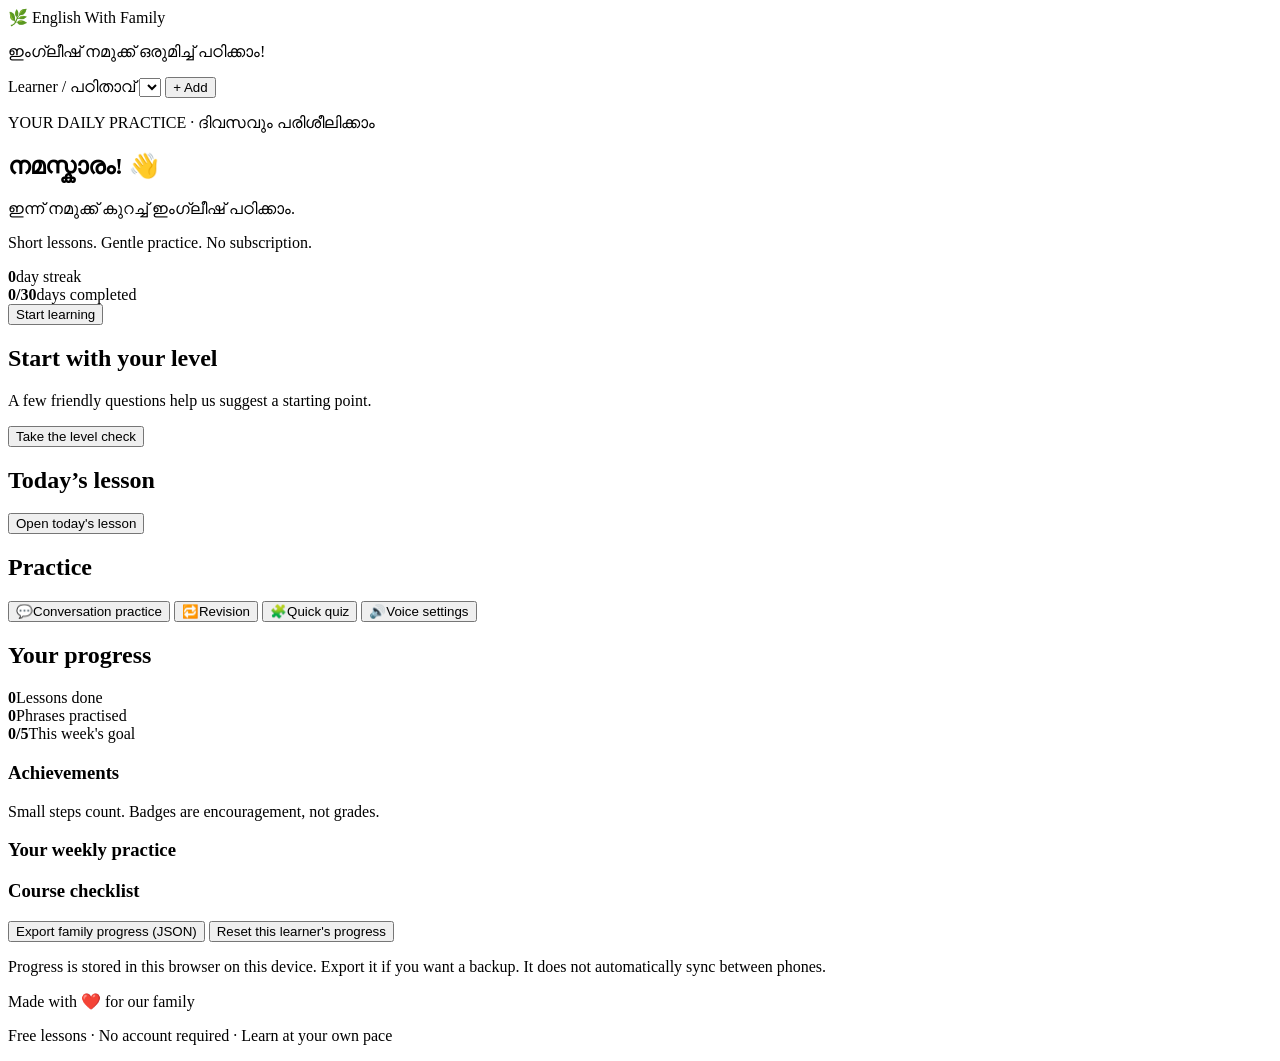
==== english-with-family/index.html @ f3d86015 "Add English With Family app home screen" ====
<!doctype html>
<html lang="en">
<head>
  <meta charset="utf-8">
  <meta name="viewport" content="width=device-width,initial-scale=1,viewport-fit=cover">
  <meta name="theme-color" content="#164e63">
  <meta name="description" content="Free beginner English lessons with Malayalam explanations for the whole family.">
  <title>English With Family</title>
  <link rel="manifest" href="./manifest.json">
  <link rel="stylesheet" href="./style.css">
</head>
<body>
<header class="top">
  <div class="brand">🌿 English With Family</div>
  <p lang="ml">ഇംഗ്ലീഷ് നമുക്ക് ഒരുമിച്ച് പഠിക്കാം!</p>
  <div class="header-row">
    <label class="profile-label" for="profileSelect">Learner / പഠിതാവ്</label>
    <select id="profileSelect" aria-label="Choose learner"></select>
    <button id="addProfileBtn" class="small-btn light">+ Add</button>
  </div>
</header>

<main>
  <section class="panel welcome">
    <p class="eyebrow">YOUR DAILY PRACTICE · ദിവസവും പരിശീലിക്കാം</p>
    <h1 id="welcomeTitle">നമസ്കാരം! 👋</h1>
    <p lang="ml">ഇന്ന് നമുക്ക് കുറച്ച് ഇംഗ്ലീഷ് പഠിക്കാം.</p>
    <p class="muted">Short lessons. Gentle practice. No subscription.</p>
    <div class="welcome-row">
      <div><strong id="streakNumber">0</strong><span>day streak</span></div>
      <div><strong id="completedNumber">0/30</strong><span>days completed</span></div>
    </div>
    <button id="continueBtn" class="primary full">Start learning</button>
  </section>

  <section class="panel">
    <h2>Start with your level</h2>
    <p class="muted">A few friendly questions help us suggest a starting point.</p>
    <button id="levelCheckBtn" class="secondary full">Take the level check</button>
    <div id="levelCheckArea"></div>
  </section>

  <section class="panel">
    <h2>Today’s lesson</h2>
    <div id="todayLesson"></div>
    <button id="lessonBtn" class="primary full">Open today's lesson</button>
  </section>

  <section class="panel">
    <h2>Practice</h2>
    <div class="action-grid">
      <button id="conversationBtn" class="tile">💬<span>Conversation practice</span></button>
      <button id="revisionBtn" class="tile">🔁<span>Revision</span></button>
      <button id="quizBtn" class="tile">🧩<span>Quick quiz</span></button>
      <button id="voiceSettingsBtn" class="tile">🔊<span>Voice settings</span></button>
    </div>
    <div id="activityArea"></div>
  </section>

  <section class="panel">
    <h2>Your progress</h2>
    <div class="stats-grid">
      <div class="stat"><strong id="lessonsCount">0</strong><span>Lessons done</span></div>
      <div class="stat"><strong id="phrasesCount">0</strong><span>Phrases practised</span></div>
      <div class="stat"><strong id="weeklyCount">0/5</strong><span>This week's goal</span></div>
    </div>
    <div id="streakCalendar" class="streak-calendar"></div>
    <h3>Achievements</h3>
    <p class="muted small">Small steps count. Badges are encouragement, not grades.</p>
    <div id="achievementList" class="achievement-grid"></div>
    <h3>Your weekly practice</h3>
    <div class="course-progress"><div id="weeklyBar"></div></div>
    <p id="weeklySummary" class="muted small"></p>
    <h3>Course checklist</h3>
    <div id="progressList"></div>
    <button id="exportProgress" class="secondary full">Export family progress (JSON)</button>
    <button id="resetProgress" class="danger full">Reset this learner's progress</button>
    <p class="muted small">Progress is stored in this browser on this device. Export it if you want a backup. It does not automatically sync between phones.</p>
  </section>
</main>

<footer>
  <p>Made with ❤️ for our family</p>
  <p class="muted small">Free lessons · No account required · Learn at your own pace</p>
</footer>
<script src="./app.js"></script>
<script>if ("serviceWorker" in navigator && (location.protocol === "https:" || location.hostname === "localhost")) { window.addEventListener("load", () => navigator.serviceWorker.register("./sw.js").catch(() => {})); }</script>
</body>
</html>
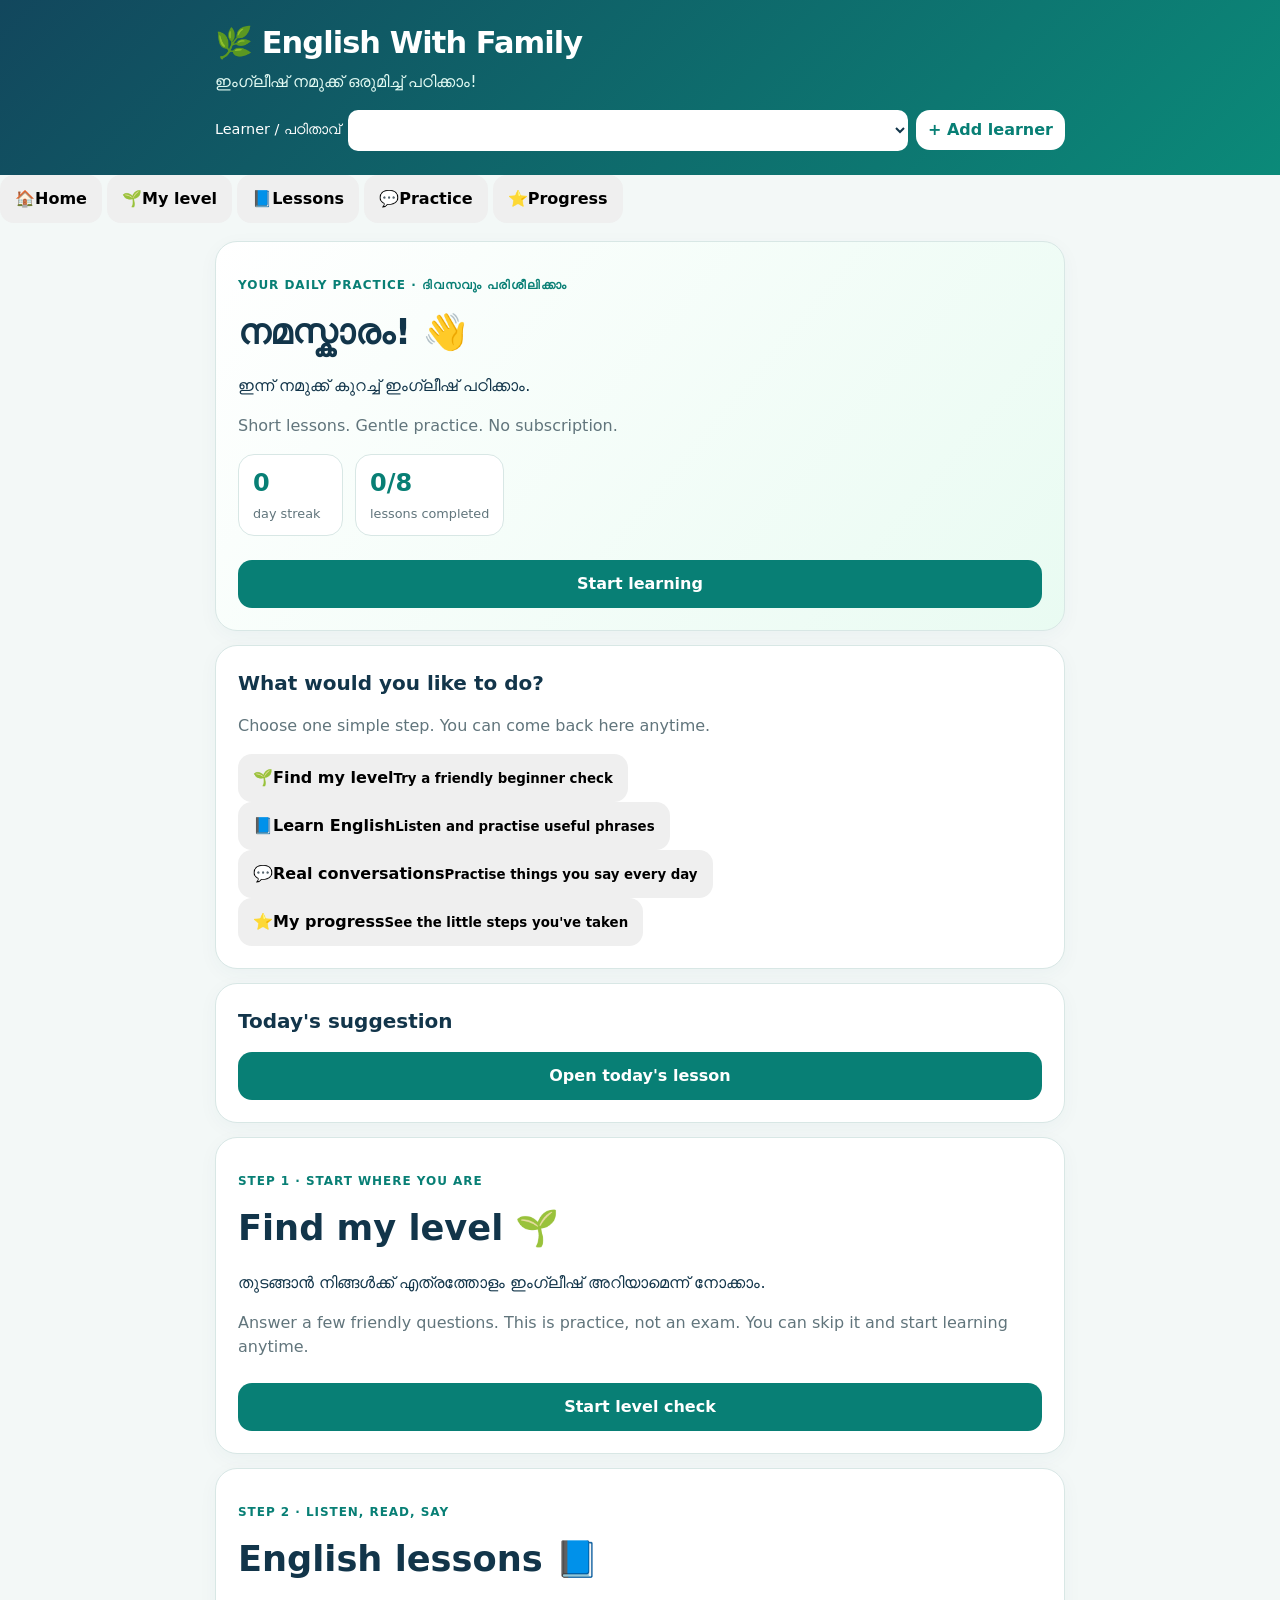
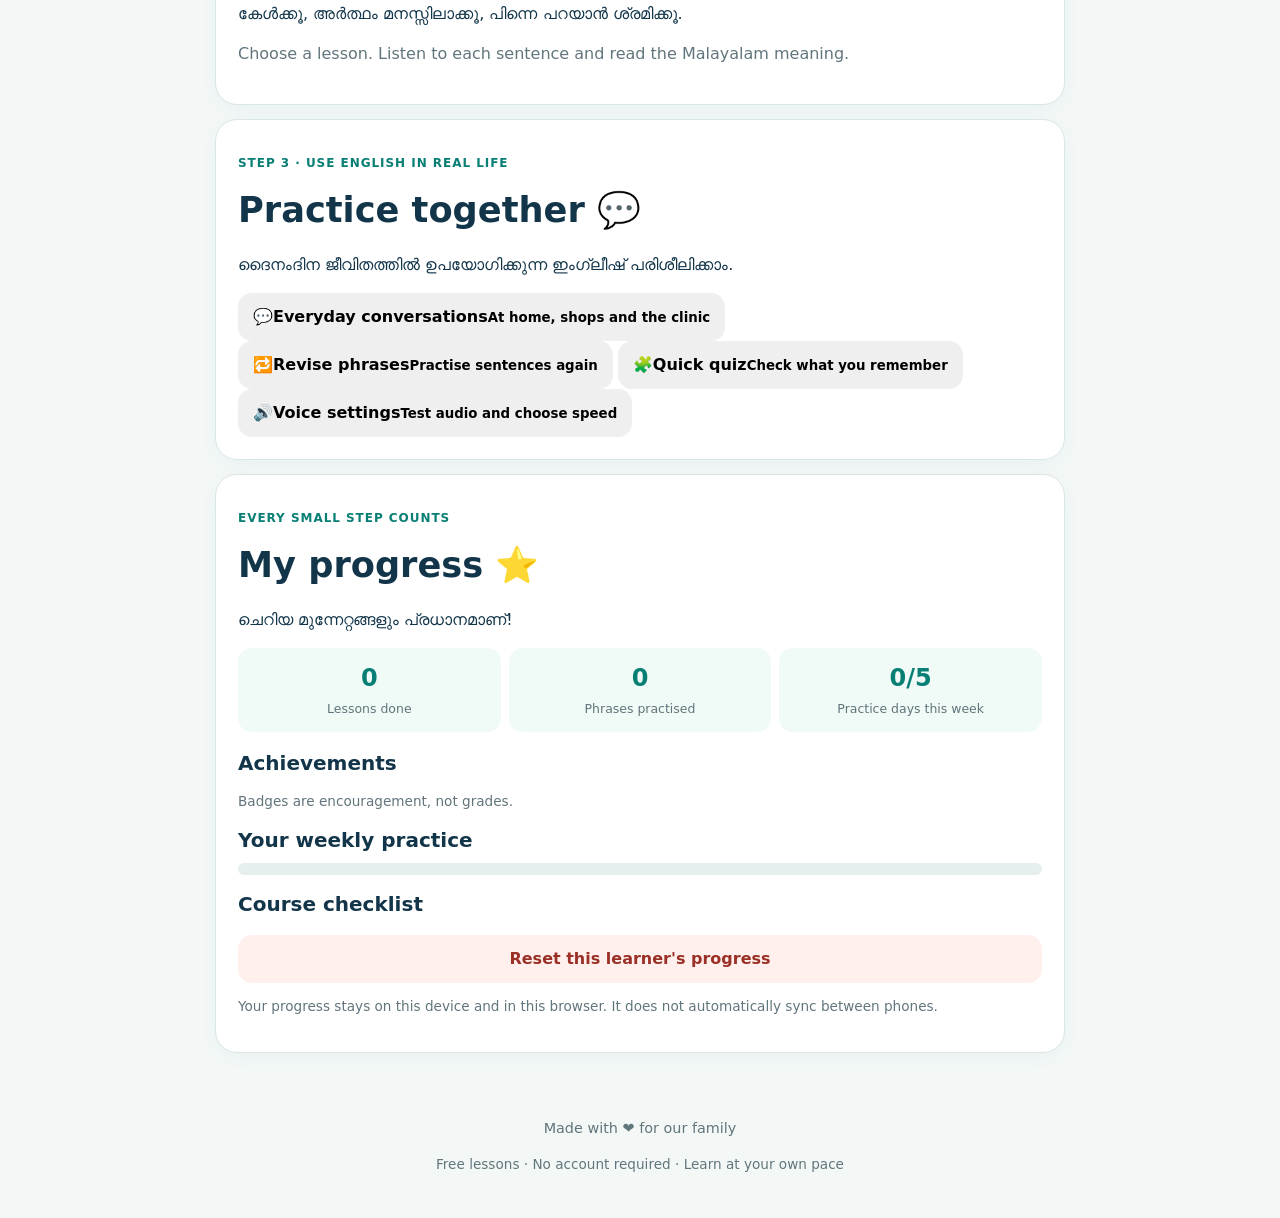
==== commit 04fb6a0d: "Redesign app into clear beginner-friendly pages" ====
--- a/english-with-family/index.html
+++ b/english-with-family/index.html
@@ -16,69 +16,108 @@
   <div class="header-row">
     <label class="profile-label" for="profileSelect">Learner / പഠിതാവ്</label>
     <select id="profileSelect" aria-label="Choose learner"></select>
-    <button id="addProfileBtn" class="small-btn light">+ Add</button>
+    <button id="addProfileBtn" class="small-btn light">+ Add learner</button>
   </div>
 </header>
-
+<nav class="page-nav" aria-label="Main navigation">
+  <button class="nav-item active" data-page="homePage">🏠<span>Home</span></button>
+  <button class="nav-item" data-page="levelPage">🌱<span>My level</span></button>
+  <button class="nav-item" data-page="lessonPage">📘<span>Lessons</span></button>
+  <button class="nav-item" data-page="practicePage">💬<span>Practice</span></button>
+  <button class="nav-item" data-page="progressPage">⭐<span>Progress</span></button>
+</nav>
 <main>
-  <section class="panel welcome">
-    <p class="eyebrow">YOUR DAILY PRACTICE · ദിവസവും പരിശീലിക്കാം</p>
-    <h1 id="welcomeTitle">നമസ്കാരം! 👋</h1>
-    <p lang="ml">ഇന്ന് നമുക്ക് കുറച്ച് ഇംഗ്ലീഷ് പഠിക്കാം.</p>
-    <p class="muted">Short lessons. Gentle practice. No subscription.</p>
-    <div class="welcome-row">
-      <div><strong id="streakNumber">0</strong><span>day streak</span></div>
-      <div><strong id="completedNumber">0/30</strong><span>days completed</span></div>
-    </div>
-    <button id="continueBtn" class="primary full">Start learning</button>
+  <section class="page active" id="homePage" aria-labelledby="welcomeTitle">
+    <section class="panel welcome">
+      <p class="eyebrow">YOUR DAILY PRACTICE · ദിവസവും പരിശീലിക്കാം</p>
+      <h1 id="welcomeTitle">നമസ്കാരം! 👋</h1>
+      <p lang="ml">ഇന്ന് നമുക്ക് കുറച്ച് ഇംഗ്ലീഷ് പഠിക്കാം.</p>
+      <p class="muted">Short lessons. Gentle practice. No subscription.</p>
+      <div class="welcome-row">
+        <div><strong id="streakNumber">0</strong><span>day streak</span></div>
+        <div><strong id="completedNumber">0/8</strong><span>lessons completed</span></div>
+      </div>
+      <button id="continueBtn" class="primary full">Start learning</button>
+    </section>
+    <section class="panel">
+      <h2>What would you like to do?</h2>
+      <p class="muted">Choose one simple step. You can come back here anytime.</p>
+      <div class="home-actions">
+        <button class="home-action" data-goto="levelPage"><span>🌱</span><strong>Find my level</strong><small>Try a friendly beginner check</small></button>
+        <button class="home-action" data-goto="lessonPage"><span>📘</span><strong>Learn English</strong><small>Listen and practise useful phrases</small></button>
+        <button class="home-action" data-goto="practicePage"><span>💬</span><strong>Real conversations</strong><small>Practise things you say every day</small></button>
+        <button class="home-action" data-goto="progressPage"><span>⭐</span><strong>My progress</strong><small>See the little steps you've taken</small></button>
+      </div>
+    </section>
+    <section class="panel">
+      <h2>Today's suggestion</h2>
+      <div id="todayLesson"></div>
+      <button id="lessonBtn" class="primary full">Open today's lesson</button>
+    </section>
   </section>
 
-  <section class="panel">
-    <h2>Start with your level</h2>
-    <p class="muted">A few friendly questions help us suggest a starting point.</p>
-    <button id="levelCheckBtn" class="secondary full">Take the level check</button>
-    <div id="levelCheckArea"></div>
+  <section class="page" id="levelPage" aria-labelledby="levelHeading">
+    <section class="panel">
+      <p class="eyebrow">STEP 1 · START WHERE YOU ARE</p>
+      <h1 id="levelHeading">Find my level 🌱</h1>
+      <p lang="ml">തുടങ്ങാൻ നിങ്ങൾക്ക് എത്രത്തോളം ഇംഗ്ലീഷ് അറിയാമെന്ന് നോക്കാം.</p>
+      <p class="muted">Answer a few friendly questions. This is practice, not an exam. You can skip it and start learning anytime.</p>
+      <button id="levelCheckBtn" class="primary full">Start level check</button>
+      <div id="levelCheckArea"></div>
+    </section>
   </section>
 
-  <section class="panel">
-    <h2>Today’s lesson</h2>
-    <div id="todayLesson"></div>
-    <button id="lessonBtn" class="primary full">Open today's lesson</button>
+  <section class="page" id="lessonPage" aria-labelledby="lessonHeading">
+    <section class="panel">
+      <p class="eyebrow">STEP 2 · LISTEN, READ, SAY</p>
+      <h1 id="lessonHeading">English lessons 📘</h1>
+      <p lang="ml">കേൾക്കൂ, അർത്ഥം മനസ്സിലാക്കൂ, പിന്നെ പറയാൻ ശ്രമിക്കൂ.</p>
+      <p class="muted">Choose a lesson. Listen to each sentence and read the Malayalam meaning.</p>
+      <div id="lessonMenu" class="lesson-menu"></div>
+      <div id="lessonContent"></div>
+      <div id="activityArea"></div>
+    </section>
   </section>
 
-  <section class="panel">
-    <h2>Practice</h2>
-    <div class="action-grid">
-      <button id="conversationBtn" class="tile">💬<span>Conversation practice</span></button>
-      <button id="revisionBtn" class="tile">🔁<span>Revision</span></button>
-      <button id="quizBtn" class="tile">🧩<span>Quick quiz</span></button>
-      <button id="voiceSettingsBtn" class="tile">🔊<span>Voice settings</span></button>
-    </div>
-    <div id="activityArea"></div>
+  <section class="page" id="practicePage" aria-labelledby="practiceHeading">
+    <section class="panel">
+      <p class="eyebrow">STEP 3 · USE ENGLISH IN REAL LIFE</p>
+      <h1 id="practiceHeading">Practice together 💬</h1>
+      <p lang="ml">ദൈനംദിന ജീവിതത്തിൽ ഉപയോഗിക്കുന്ന ഇംഗ്ലീഷ് പരിശീലിക്കാം.</p>
+      <div class="practice-menu">
+        <button id="conversationBtn" class="practice-choice">💬<span><strong>Everyday conversations</strong><small>At home, shops and the clinic</small></span></button>
+        <button id="revisionBtn" class="practice-choice">🔁<span><strong>Revise phrases</strong><small>Practise sentences again</small></span></button>
+        <button id="quizBtn" class="practice-choice">🧩<span><strong>Quick quiz</strong><small>Check what you remember</small></span></button>
+        <button id="voiceSettingsBtn" class="practice-choice">🔊<span><strong>Voice settings</strong><small>Test audio and choose speed</small></span></button>
+      </div>
+      <div id="practiceArea"></div>
+    </section>
   </section>
 
-  <section class="panel">
-    <h2>Your progress</h2>
-    <div class="stats-grid">
-      <div class="stat"><strong id="lessonsCount">0</strong><span>Lessons done</span></div>
-      <div class="stat"><strong id="phrasesCount">0</strong><span>Phrases practised</span></div>
-      <div class="stat"><strong id="weeklyCount">0/5</strong><span>This week's goal</span></div>
-    </div>
-    <div id="streakCalendar" class="streak-calendar"></div>
-    <h3>Achievements</h3>
-    <p class="muted small">Small steps count. Badges are encouragement, not grades.</p>
-    <div id="achievementList" class="achievement-grid"></div>
-    <h3>Your weekly practice</h3>
-    <div class="course-progress"><div id="weeklyBar"></div></div>
-    <p id="weeklySummary" class="muted small"></p>
-    <h3>Course checklist</h3>
-    <div id="progressList"></div>
-    <button id="exportProgress" class="secondary full">Export family progress (JSON)</button>
-    <button id="resetProgress" class="danger full">Reset this learner's progress</button>
-    <p class="muted small">Progress is stored in this browser on this device. Export it if you want a backup. It does not automatically sync between phones.</p>
+  <section class="page" id="progressPage" aria-labelledby="progressHeading">
+    <section class="panel">
+      <p class="eyebrow">EVERY SMALL STEP COUNTS</p>
+      <h1 id="progressHeading">My progress ⭐</h1>
+      <p lang="ml">ചെറിയ മുന്നേറ്റങ്ങളും പ്രധാനമാണ്!</p>
+      <div class="stats-grid">
+        <div class="stat"><strong id="lessonsCount">0</strong><span>Lessons done</span></div>
+        <div class="stat"><strong id="phrasesCount">0</strong><span>Phrases practised</span></div>
+        <div class="stat"><strong id="weeklyCount">0/5</strong><span>Practice days this week</span></div>
+      </div>
+      <div class="streak-calendar" id="streakCalendar"></div>
+      <h2>Achievements</h2>
+      <p class="muted small">Badges are encouragement, not grades.</p>
+      <div id="achievementList" class="achievement-grid"></div>
+      <h2>Your weekly practice</h2>
+      <div class="course-progress"><div id="weeklyBar"></div></div>
+      <p id="weeklySummary" class="muted small"></p>
+      <h2>Course checklist</h2>
+      <div id="progressList"></div>
+      <button id="resetProgress" class="danger full">Reset this learner's progress</button>
+      <p class="muted small">Your progress stays on this device and in this browser. It does not automatically sync between phones.</p>
+    </section>
   </section>
 </main>
-
 <footer>
   <p>Made with ❤️ for our family</p>
   <p class="muted small">Free lessons · No account required · Learn at your own pace</p>
@@ -86,4 +125,4 @@
 <script src="./app.js"></script>
 <script>if ("serviceWorker" in navigator && (location.protocol === "https:" || location.hostname === "localhost")) { window.addEventListener("load", () => navigator.serviceWorker.register("./sw.js").catch(() => {})); }</script>
 </body>
-</html>
+</html>
--- a/english-with-family/style.css
+++ b/english-with-family/style.css
@@ -0,0 +1 @@
+:root{--ink:#12354a;--teal:#087f75;--mint:#dff5ec;--paper:#f3f8f7;--line:#d8e7e5;--muted:#61757c;--white:#fff;--gold:#ffcf70}*{box-sizing:border-box}body{margin:0;background:var(--paper);color:var(--ink);font:16px/1.5 system-ui,-apple-system,"Segoe UI",sans-serif}button,select,input{font:inherit}button{cursor:pointer;border:0;border-radius:14px;padding:12px 15px;font-weight:700;min-height:44px}button:focus-visible,select:focus-visible{outline:3px solid #f2ab35;outline-offset:2px}.top{background:linear-gradient(135deg,#12475d,#0b8a79);color:#fff;padding:20px max(18px,calc((100vw - 850px)/2));padding-bottom:24px}.brand{font-size:clamp(1.3rem,4vw,1.9rem);font-weight:850;letter-spacing:-.03em}.top p{margin:4px 0 16px;color:#e2faf3}.header-row{display:flex;gap:8px;align-items:center;flex-wrap:wrap}.profile-label{font-size:.9rem}.header-row select{flex:1;min-width:130px;background:white;color:var(--ink);border:0;border-radius:10px;padding:10px}.small-btn{padding:8px 12px;min-height:38px}.light{background:#fff;color:var(--teal)}main{width:min(850px,100% - 24px);margin:18px auto 40px}.panel{background:white;border:1px solid var(--line);border-radius:22px;padding:18px;margin:14px 0;box-shadow:0 5px 20px #154b5b0a}.welcome{background:linear-gradient(130deg,#fff,#e9fbf2)}.eyebrow{font-size:.75rem;letter-spacing:.08em;font-weight:800;color:var(--teal)}h1{font-size:clamp(1.5rem,5vw,2.2rem);margin:.15em 0}h2{font-size:1.25rem;margin:0 0 8px}h3{font-size:1rem;margin:18px 0 8px}.muted{color:var(--muted)}.small{font-size:.85rem}.welcome-row{display:flex;gap:12px;margin:16px 0}.welcome-row>div{border-radius:16px;background:white;padding:10px 14px;min-width:105px;border:1px solid var(--line)}.welcome-row strong{display:block;font-size:1.5rem;color:var(--teal)}.welcome-row span{font-size:.8rem;color:var(--muted)}.primary{background:var(--teal);color:white}.secondary{background:var(--mint);color:#07584f}.danger{background:#fff0ed;color:#9b3026}.full{width:100%;margin-top:8px}.action-grid{display:grid;grid-template-columns:repeat(2,minmax(0,1fr));gap:10px}.tile{display:flex;align-items:center;gap:10px;text-align:left;background:#f2f8ff;color:var(--ink);border:1px solid #dce8f6}.tile span{font-size:.95rem}.stats-grid{display:grid;grid-template-columns:repeat(3,minmax(0,1fr));gap:8px}.stat{background:#f0faf6;border-radius:14px;padding:12px 8px;text-align:center}.stat strong{display:block;color:var(--teal);font-size:1.5rem}.stat span{font-size:.78rem;color:var(--muted)}.course-progress{background:#e5efed;border-radius:99px;height:12px;overflow:hidden}.course-progress>div{height:100%;width:0;background:linear-gradient(90deg,#0b8c71,#68c798);transition:width .25s}.achievement-grid{display:grid;grid-template-columns:repeat(2,minmax(0,1fr));gap:8px}.achievement{background:#fff9e8;border:1px solid #f1e2b5;padding:10px;border-radius:14px;font-size:.9rem}.achievement.locked{filter:grayscale(1);opacity:.65;background:#f7f7f7}.streak-calendar{display:grid;grid-template-columns:repeat(7,minmax(0,1fr));gap:5px;margin-top:16px}.streak-day{text-align:center;border-radius:9px;background:#edf2f1;padding:7px 2px;font-size:.75rem}.streak-day.done{background:#c9f1dc;color:#075c46;font-weight:800}.lesson-card,.question-card,.feedback,.dialog-card{background:#f7fbfa;border:1px solid var(--line);border-radius:16px;padding:14px;margin:10px 0}.english{font-size:1.5rem;font-weight:850;margin:4px 0}.malayalam{font-size:1.05rem}.row-buttons{display:flex;gap:8px;flex-wrap:wrap}.row-buttons button{flex:1}.option{display:flex;align-items:center;gap:10px;width:100%;text-align:left;margin:8px 0;background:#fff;border:1px solid var(--line);color:var(--ink)}.option.selected{background:#dbf5eb;border-color:var(--teal)}.progress-item{padding:9px 0;border-bottom:1px solid var(--line);display:flex;justify-content:space-between;gap:8px}.progress-item:last-child{border:0}footer{text-align:center;color:var(--muted);font-size:.9rem;padding:10px 18px 30px}#levelCheckArea:empty,#activityArea:empty,#todayLesson:empty{display:none}#activityArea{margin-top:12px}.note{background:#fff7df;padding:11px 13px;border-radius:12px;font-size:.9rem}button:disabled{opacity:.5;cursor:not-allowed}@media(min-width:700px){.action-grid{grid-template-columns:repeat(4,minmax(0,1fr))}.achievement-grid{grid-template-columns:repeat(4,minmax(0,1fr))}.panel{padding:22px}}
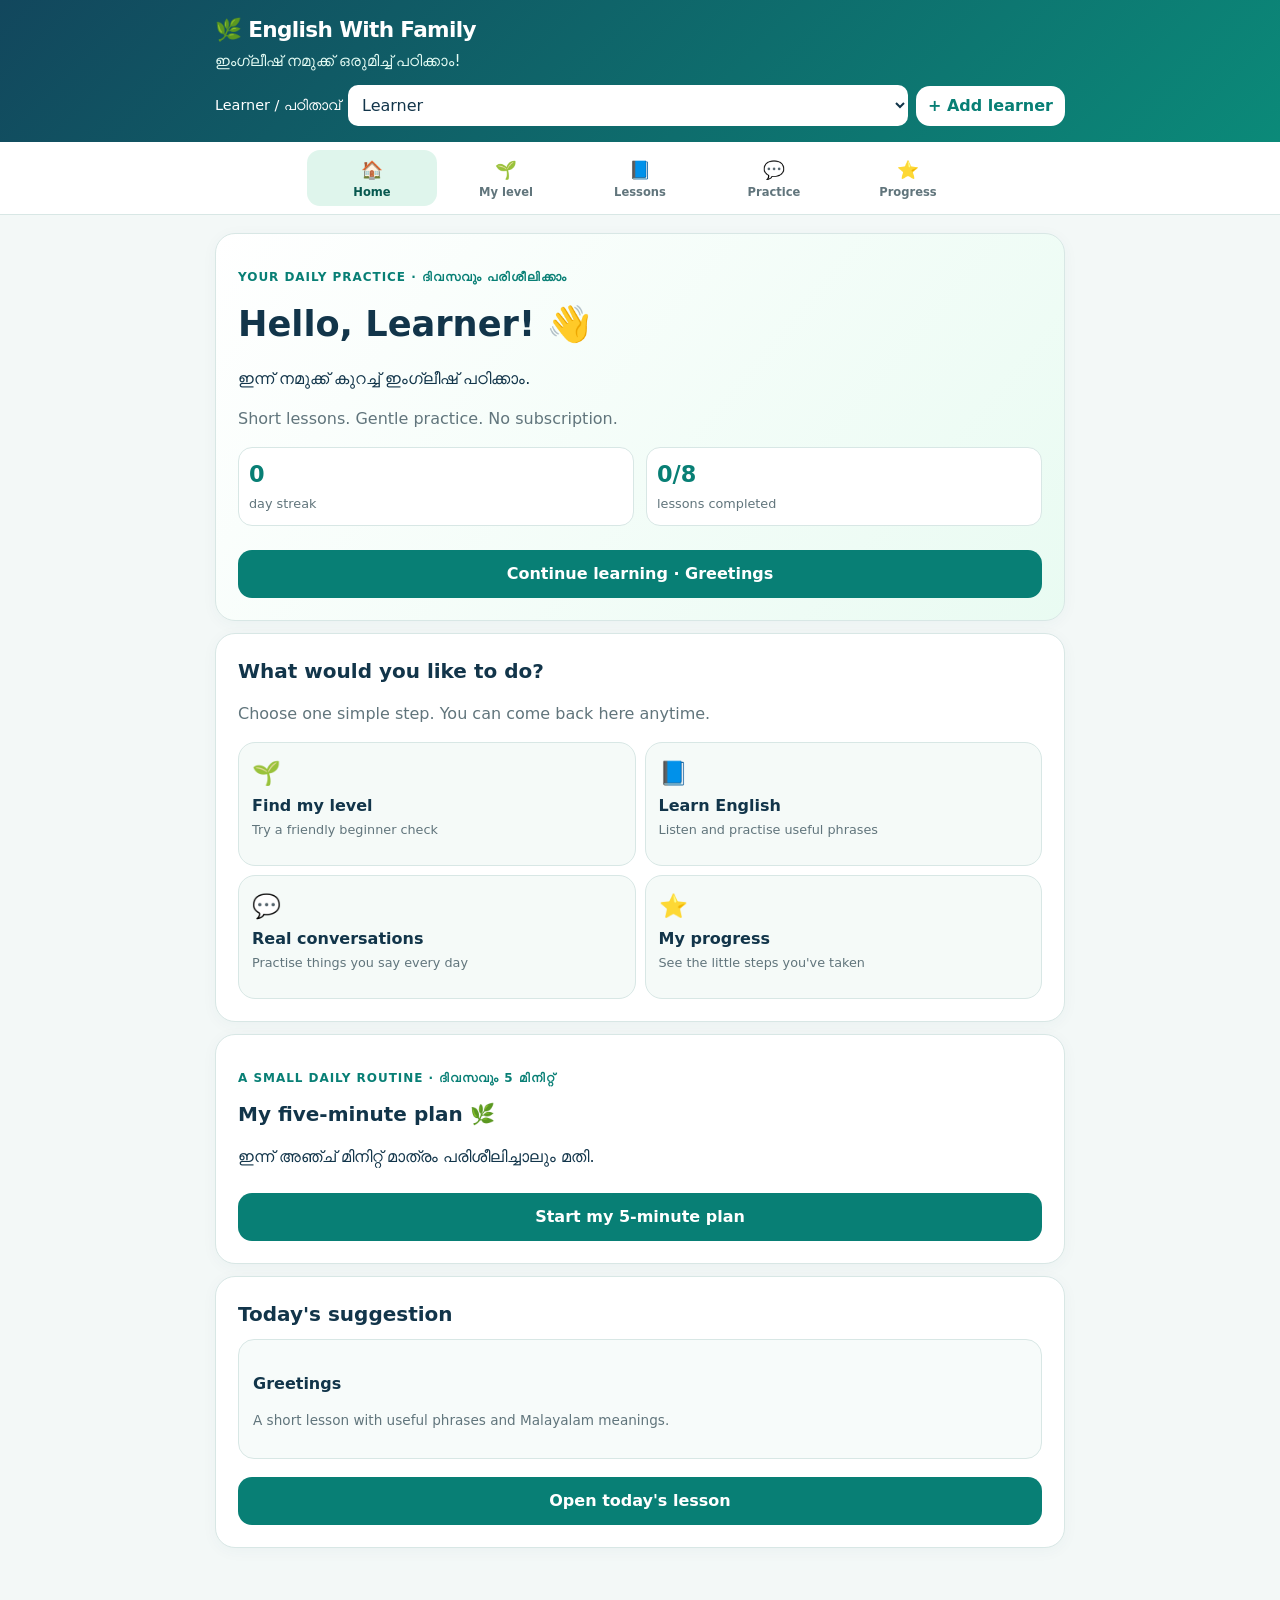
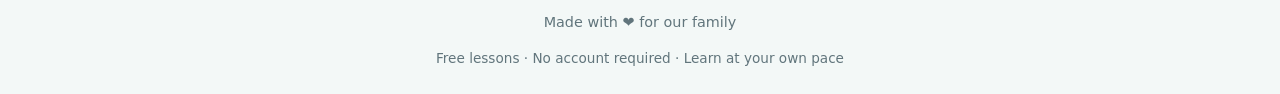
==== commit faed1bbc: "Add daily plan, pronunciation practice and progress insights" ====
--- a/english-with-family/index.html
+++ b/english-with-family/index.html
@@ -49,11 +49,12 @@
         <button class="home-action" data-goto="progressPage"><span>⭐</span><strong>My progress</strong><small>See the little steps you've taken</small></button>
       </div>
     </section>
-    <section class="panel">
-      <h2>Today's suggestion</h2>
-      <div id="todayLesson"></div>
-      <button id="lessonBtn" class="primary full">Open today's lesson</button>
+    <section class="panel daily-plan">
+      <p class="eyebrow">A SMALL DAILY ROUTINE · ദിവസവും 5 മിനിറ്റ്</p><h2>My five-minute plan 🌿</h2>
+      <p lang="ml">ഇന്ന് അഞ്ച് മിനിറ്റ് മാത്രം പരിശീലിച്ചാലും മതി.</p><div id="dailyPlan"></div>
+      <button id="dailyPlanBtn" class="primary full">Start my 5-minute plan</button>
     </section>
+    <section class="panel"><h2>Today's suggestion</h2><div id="todayLesson"></div><button id="lessonBtn" class="primary full">Open today's lesson</button></section>
   </section>
 
   <section class="page" id="levelPage" aria-labelledby="levelHeading">
@@ -86,6 +87,7 @@
       <p lang="ml">ദൈനംദിന ജീവിതത്തിൽ ഉപയോഗിക്കുന്ന ഇംഗ്ലീഷ് പരിശീലിക്കാം.</p>
       <div class="practice-menu">
         <button id="conversationBtn" class="practice-choice">💬<span><strong>Everyday conversations</strong><small>At home, shops and the clinic</small></span></button>
+        <button id="pronunciationBtn" class="practice-choice">🎙️<span><strong>Speak and compare</strong><small>Practise saying a phrase aloud</small></span></button>
         <button id="revisionBtn" class="practice-choice">🔁<span><strong>Revise phrases</strong><small>Practise sentences again</small></span></button>
         <button id="quizBtn" class="practice-choice">🧩<span><strong>Quick quiz</strong><small>Check what you remember</small></span></button>
         <button id="voiceSettingsBtn" class="practice-choice">🔊<span><strong>Voice settings</strong><small>Test audio and choose speed</small></span></button>
@@ -111,8 +113,8 @@
       <h2>Your weekly practice</h2>
       <div class="course-progress"><div id="weeklyBar"></div></div>
       <p id="weeklySummary" class="muted small"></p>
-      <h2>Course checklist</h2>
-      <div id="progressList"></div>
+      <h2>What to practise next</h2><div id="progressInsights" class="lesson-card"></div>
+      <h2>Course checklist</h2><div id="progressList"></div>
       <button id="resetProgress" class="danger full">Reset this learner's progress</button>
       <p class="muted small">Your progress stays on this device and in this browser. It does not automatically sync between phones.</p>
     </section>
--- a/english-with-family/style.css
+++ b/english-with-family/style.css
@@ -1 +1,79 @@
-:root{--ink:#12354a;--teal:#087f75;--mint:#dff5ec;--paper:#f3f8f7;--line:#d8e7e5;--muted:#61757c;--white:#fff;--gold:#ffcf70}*{box-sizing:border-box}body{margin:0;background:var(--paper);color:var(--ink);font:16px/1.5 system-ui,-apple-system,"Segoe UI",sans-serif}button,select,input{font:inherit}button{cursor:pointer;border:0;border-radius:14px;padding:12px 15px;font-weight:700;min-height:44px}button:focus-visible,select:focus-visible{outline:3px solid #f2ab35;outline-offset:2px}.top{background:linear-gradient(135deg,#12475d,#0b8a79);color:#fff;padding:20px max(18px,calc((100vw - 850px)/2));padding-bottom:24px}.brand{font-size:clamp(1.3rem,4vw,1.9rem);font-weight:850;letter-spacing:-.03em}.top p{margin:4px 0 16px;color:#e2faf3}.header-row{display:flex;gap:8px;align-items:center;flex-wrap:wrap}.profile-label{font-size:.9rem}.header-row select{flex:1;min-width:130px;background:white;color:var(--ink);border:0;border-radius:10px;padding:10px}.small-btn{padding:8px 12px;min-height:38px}.light{background:#fff;color:var(--teal)}main{width:min(850px,100% - 24px);margin:18px auto 40px}.panel{background:white;border:1px solid var(--line);border-radius:22px;padding:18px;margin:14px 0;box-shadow:0 5px 20px #154b5b0a}.welcome{background:linear-gradient(130deg,#fff,#e9fbf2)}.eyebrow{font-size:.75rem;letter-spacing:.08em;font-weight:800;color:var(--teal)}h1{font-size:clamp(1.5rem,5vw,2.2rem);margin:.15em 0}h2{font-size:1.25rem;margin:0 0 8px}h3{font-size:1rem;margin:18px 0 8px}.muted{color:var(--muted)}.small{font-size:.85rem}.welcome-row{display:flex;gap:12px;margin:16px 0}.welcome-row>div{border-radius:16px;background:white;padding:10px 14px;min-width:105px;border:1px solid var(--line)}.welcome-row strong{display:block;font-size:1.5rem;color:var(--teal)}.welcome-row span{font-size:.8rem;color:var(--muted)}.primary{background:var(--teal);color:white}.secondary{background:var(--mint);color:#07584f}.danger{background:#fff0ed;color:#9b3026}.full{width:100%;margin-top:8px}.action-grid{display:grid;grid-template-columns:repeat(2,minmax(0,1fr));gap:10px}.tile{display:flex;align-items:center;gap:10px;text-align:left;background:#f2f8ff;color:var(--ink);border:1px solid #dce8f6}.tile span{font-size:.95rem}.stats-grid{display:grid;grid-template-columns:repeat(3,minmax(0,1fr));gap:8px}.stat{background:#f0faf6;border-radius:14px;padding:12px 8px;text-align:center}.stat strong{display:block;color:var(--teal);font-size:1.5rem}.stat span{font-size:.78rem;color:var(--muted)}.course-progress{background:#e5efed;border-radius:99px;height:12px;overflow:hidden}.course-progress>div{height:100%;width:0;background:linear-gradient(90deg,#0b8c71,#68c798);transition:width .25s}.achievement-grid{display:grid;grid-template-columns:repeat(2,minmax(0,1fr));gap:8px}.achievement{background:#fff9e8;border:1px solid #f1e2b5;padding:10px;border-radius:14px;font-size:.9rem}.achievement.locked{filter:grayscale(1);opacity:.65;background:#f7f7f7}.streak-calendar{display:grid;grid-template-columns:repeat(7,minmax(0,1fr));gap:5px;margin-top:16px}.streak-day{text-align:center;border-radius:9px;background:#edf2f1;padding:7px 2px;font-size:.75rem}.streak-day.done{background:#c9f1dc;color:#075c46;font-weight:800}.lesson-card,.question-card,.feedback,.dialog-card{background:#f7fbfa;border:1px solid var(--line);border-radius:16px;padding:14px;margin:10px 0}.english{font-size:1.5rem;font-weight:850;margin:4px 0}.malayalam{font-size:1.05rem}.row-buttons{display:flex;gap:8px;flex-wrap:wrap}.row-buttons button{flex:1}.option{display:flex;align-items:center;gap:10px;width:100%;text-align:left;margin:8px 0;background:#fff;border:1px solid var(--line);color:var(--ink)}.option.selected{background:#dbf5eb;border-color:var(--teal)}.progress-item{padding:9px 0;border-bottom:1px solid var(--line);display:flex;justify-content:space-between;gap:8px}.progress-item:last-child{border:0}footer{text-align:center;color:var(--muted);font-size:.9rem;padding:10px 18px 30px}#levelCheckArea:empty,#activityArea:empty,#todayLesson:empty{display:none}#activityArea{margin-top:12px}.note{background:#fff7df;padding:11px 13px;border-radius:12px;font-size:.9rem}button:disabled{opacity:.5;cursor:not-allowed}@media(min-width:700px){.action-grid{grid-template-columns:repeat(4,minmax(0,1fr))}.achievement-grid{grid-template-columns:repeat(4,minmax(0,1fr))}.panel{padding:22px}}+:root{--ink:#12354a;--teal:#087f75;--mint:#dff5ec;--paper:#f3f8f7;--line:#d8e7e5;--muted:#61757c;--white:#fff;--gold:#ffcf70}*{box-sizing:border-box}body{margin:0;background:var(--paper);color:var(--ink);font:16px/1.5 system-ui,-apple-system,"Segoe UI",sans-serif}button,select,input{font:inherit}button{cursor:pointer;border:0;border-radius:14px;padding:12px 15px;font-weight:700;min-height:44px}button:focus-visible,select:focus-visible{outline:3px solid #f2ab35;outline-offset:2px}.top{background:linear-gradient(135deg,#12475d,#0b8a79);color:#fff;padding:20px max(18px,calc((100vw - 850px)/2));padding-bottom:24px}.brand{font-size:clamp(1.3rem,4vw,1.9rem);font-weight:850;letter-spacing:-.03em}.top p{margin:4px 0 16px;color:#e2faf3}.header-row{display:flex;gap:8px;align-items:center;flex-wrap:wrap}.profile-label{font-size:.9rem}.header-row select{flex:1;min-width:130px;background:white;color:var(--ink);border:0;border-radius:10px;padding:10px}.small-btn{padding:8px 12px;min-height:38px}.light{background:#fff;color:var(--teal)}main{width:min(850px,100% - 24px);margin:18px auto 40px}.panel{background:white;border:1px solid var(--line);border-radius:22px;padding:18px;margin:14px 0;box-shadow:0 5px 20px #154b5b0a}.welcome{background:linear-gradient(130deg,#fff,#e9fbf2)}.eyebrow{font-size:.75rem;letter-spacing:.08em;font-weight:800;color:var(--teal)}h1{font-size:clamp(1.5rem,5vw,2.2rem);margin:.15em 0}h2{font-size:1.25rem;margin:0 0 8px}h3{font-size:1rem;margin:18px 0 8px}.muted{color:var(--muted)}.small{font-size:.85rem}.welcome-row{display:flex;gap:12px;margin:16px 0}.welcome-row>div{border-radius:16px;background:white;padding:10px 14px;min-width:105px;border:1px solid var(--line)}.welcome-row strong{display:block;font-size:1.5rem;color:var(--teal)}.welcome-row span{font-size:.8rem;color:var(--muted)}.primary{background:var(--teal);color:white}.secondary{background:var(--mint);color:#07584f}.danger{background:#fff0ed;color:#9b3026}.full{width:100%;margin-top:8px}.action-grid{display:grid;grid-template-columns:repeat(2,minmax(0,1fr));gap:10px}.tile{display:flex;align-items:center;gap:10px;text-align:left;background:#f2f8ff;color:var(--ink);border:1px solid #dce8f6}.tile span{font-size:.95rem}.stats-grid{display:grid;grid-template-columns:repeat(3,minmax(0,1fr));gap:8px}.stat{background:#f0faf6;border-radius:14px;padding:12px 8px;text-align:center}.stat strong{display:block;color:var(--teal);font-size:1.5rem}.stat span{font-size:.78rem;color:var(--muted)}.course-progress{background:#e5efed;border-radius:99px;height:12px;overflow:hidden}.course-progress>div{height:100%;width:0;background:linear-gradient(90deg,#0b8c71,#68c798);transition:width .25s}.achievement-grid{display:grid;grid-template-columns:repeat(2,minmax(0,1fr));gap:8px}.achievement{background:#fff9e8;border:1px solid #f1e2b5;padding:10px;border-radius:14px;font-size:.9rem}.achievement.locked{filter:grayscale(1);opacity:.65;background:#f7f7f7}.streak-calendar{display:grid;grid-template-columns:repeat(7,minmax(0,1fr));gap:5px;margin-top:16px}.streak-day{text-align:center;border-radius:9px;background:#edf2f1;padding:7px 2px;font-size:.75rem}.streak-day.done{background:#c9f1dc;color:#075c46;font-weight:800}.lesson-card,.question-card,.feedback,.dialog-card{background:#f7fbfa;border:1px solid var(--line);border-radius:16px;padding:14px;margin:10px 0}.english{font-size:1.5rem;font-weight:850;margin:4px 0}.malayalam{font-size:1.05rem}.row-buttons{display:flex;gap:8px;flex-wrap:wrap}.row-buttons button{flex:1}.option{display:flex;align-items:center;gap:10px;width:100%;text-align:left;margin:8px 0;background:#fff;border:1px solid var(--line);color:var(--ink)}.option.selected{background:#dbf5eb;border-color:var(--teal)}.progress-item{padding:9px 0;border-bottom:1px solid var(--line);display:flex;justify-content:space-between;gap:8px}.progress-item:last-child{border:0}footer{text-align:center;color:var(--muted);font-size:.9rem;padding:10px 18px 30px}#levelCheckArea:empty,#activityArea:empty,#todayLesson:empty{display:none}#activityArea{margin-top:12px}.note{background:#fff7df;padding:11px 13px;border-radius:12px;font-size:.9rem}button:disabled{opacity:.5;cursor:not-allowed}@media(min-width:700px){.action-grid{grid-template-columns:repeat(4,minmax(0,1fr))}.achievement-grid{grid-template-columns:repeat(4,minmax(0,1fr))}.panel{padding:22px}}
+
+/* Multi-screen navigation for a calmer beginner experience */
+.page{display:none}.page.active{display:block}
+.page-nav{position:sticky;top:0;z-index:20;display:flex;justify-content:space-around;gap:4px;padding:8px max(8px,calc((100vw - 850px)/2));background:#ffffffed;border-bottom:1px solid var(--line);backdrop-filter:blur(10px)}
+.nav-item{flex:1;display:flex;flex-direction:column;align-items:center;justify-content:center;gap:2px;padding:7px 3px;background:transparent;color:var(--muted);font-size:1.1rem;border-radius:12px;min-height:54px}
+.nav-item span{font-size:.72rem}.nav-item.active{background:var(--mint);color:#07584f}
+.home-actions{display:grid;grid-template-columns:repeat(2,minmax(0,1fr));gap:10px}
+.home-action{display:flex;flex-direction:column;align-items:flex-start;text-align:left;gap:5px;background:#f5faf8;border:1px solid var(--line);color:var(--ink);min-height:130px}
+.home-action>span{font-size:1.5rem}.home-action small,.practice-choice small{font-weight:400;color:var(--muted);line-height:1.35}
+.practice-menu{display:grid;gap:9px;margin:14px 0}
+.practice-choice{display:flex;align-items:center;text-align:left;gap:12px;background:#f5faf8;color:var(--ink);border:1px solid var(--line)}
+.practice-choice>span{display:flex;flex-direction:column;gap:3px}
+.lesson-menu{display:grid;grid-template-columns:repeat(2,minmax(0,1fr));gap:8px;margin:14px 0}
+.lesson-pick{background:#eef8f4;border:1px solid var(--line);color:var(--ink);text-align:left}
+.lesson-pick.selected{background:#c9f1dc;border-color:var(--teal)}
+#lessonContent:empty,#practiceArea:empty{display:none}
+@media(min-width:700px){.page-nav{justify-content:center}.nav-item{max-width:130px}.home-actions{grid-template-columns:repeat(4,minmax(0,1fr))}.practice-menu{grid-template-columns:repeat(2,minmax(0,1fr))}}
+@media(max-width:380px){.nav-item span{font-size:.65rem}.home-actions{grid-template-columns:1fr}.home-action{min-height:0}.lesson-menu{grid-template-columns:1fr}}
+
+
+/* Mobile-first app shell: thumb-friendly bottom navigation and safe-area spacing */
+html{scroll-behavior:smooth;-webkit-text-size-adjust:100%;text-size-adjust:100%}
+body{min-height:100dvh;padding-bottom:calc(82px + env(safe-area-inset-bottom));overscroll-behavior-y:contain}
+.top{padding-top:calc(14px + env(safe-area-inset-top));padding-bottom:16px;border-radius:0 0 24px 24px}
+.brand{font-size:1.35rem}
+.top p{margin-bottom:12px;font-size:.95rem}
+main{width:min(100% - 20px,850px);margin:12px auto 24px}
+.panel{border-radius:20px;padding:16px;margin:12px 0;box-shadow:0 3px 16px #154b5b0a}
+.page-nav{position:fixed;top:auto;bottom:0;left:0;right:0;z-index:50;display:grid;grid-template-columns:repeat(5,minmax(0,1fr));gap:2px;padding:6px 7px calc(6px + env(safe-area-inset-bottom));background:#ffffffef;border-top:1px solid var(--line);border-bottom:0;box-shadow:0 -6px 24px #12354a12;backdrop-filter:blur(16px)}
+.nav-item{width:100%;min-width:0;min-height:56px;padding:6px 2px;border-radius:13px;font-size:1.25rem;gap:2px}
+.nav-item span{font-size:.68rem;line-height:1.15;white-space:nowrap}
+.page-nav .nav-item.active{background:#dff5ec;color:#07584f}
+button,select,input,textarea{font-size:16px}
+button{touch-action:manipulation}
+button:focus-visible,select:focus-visible,input:focus-visible,textarea:focus-visible{outline:3px solid #f2ab35;outline-offset:2px}
+input,select,textarea{max-width:100%}
+textarea{width:100%;padding:12px;border:1px solid var(--line);border-radius:13px;line-height:1.5;resize:vertical}
+.home-actions{grid-template-columns:repeat(2,minmax(0,1fr));gap:9px}
+.home-action{min-height:124px;padding:13px;border-radius:17px}
+.home-action>span{font-size:1.45rem}
+.home-action strong{line-height:1.25}
+.home-action small{font-size:.8rem}
+.welcome-row>div{flex:1;min-width:0;padding:10px;border-radius:14px}
+.welcome-row strong{font-size:1.4rem}
+.stats-grid{gap:6px}
+.stat{padding:11px 4px}
+.stat strong{font-size:1.3rem}
+.stat span{font-size:.72rem}
+.lesson-menu{grid-template-columns:repeat(2,minmax(0,1fr))}
+.lesson-pick{min-height:56px;padding:12px 10px;border-radius:14px}
+.practice-menu{grid-template-columns:1fr;gap:8px}
+.practice-choice{min-height:66px;padding:12px;border-radius:15px}
+.option{min-height:52px;padding:12px;border-radius:13px}
+.row-buttons{display:grid;grid-template-columns:1fr 1fr}
+.row-buttons button{min-height:48px;padding:10px 8px}
+.english{font-size:1.35rem;line-height:1.35;overflow-wrap:anywhere}
+.dialog-card{padding:13px}
+footer{padding-bottom:12px}
+@media(min-width:700px){
+ body{padding-bottom:0}
+ .top{border-radius:0;padding-left:max(20px,calc((100vw - 850px)/2));padding-right:max(20px,calc((100vw - 850px)/2))}
+ .page-nav{position:sticky;top:0;left:auto;right:auto;bottom:auto;display:flex;justify-content:center;gap:4px;padding:8px max(8px,calc((100vw - 850px)/2));border-top:0;border-bottom:1px solid var(--line);box-shadow:none}
+ .nav-item{max-width:130px;min-height:54px;padding:7px 8px;font-size:1.1rem}
+ .nav-item span{font-size:.72rem}
+ main{width:min(850px,100% - 24px);margin:18px auto 40px}
+ .panel{padding:22px}
+ .practice-menu{grid-template-columns:repeat(2,minmax(0,1fr))}
+}
+@media(max-width:360px){
+ .brand{font-size:1.2rem}
+ .header-row{gap:6px}
+ .profile-label{font-size:.82rem}
+ .header-row select{min-width:100px}
+ .nav-item span{font-size:.61rem}
+ .home-action{padding:10px;min-height:116px}
+ .row-buttons{grid-template-columns:1fr}
+}
+@media(prefers-reduced-motion:reduce){html{scroll-behavior:auto}*,*::before,*::after{transition:none!important;animation:none!important}}
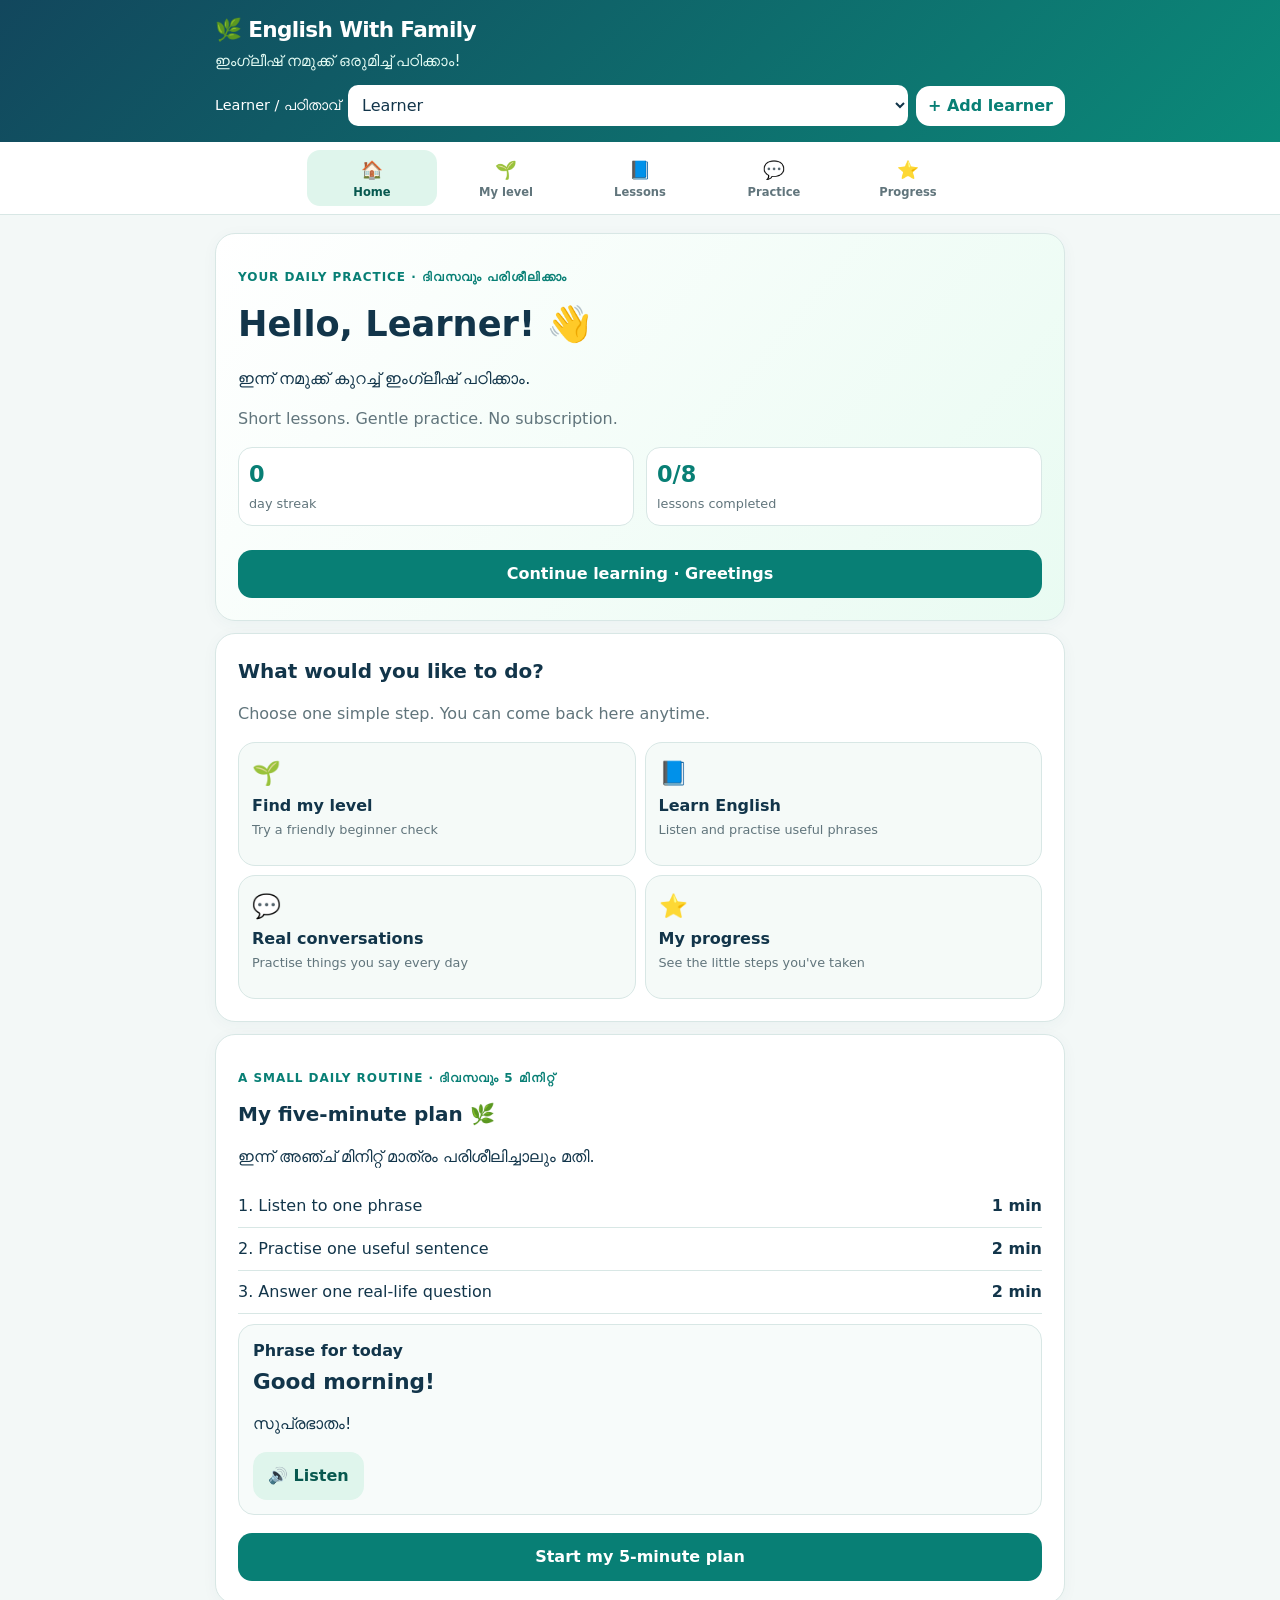
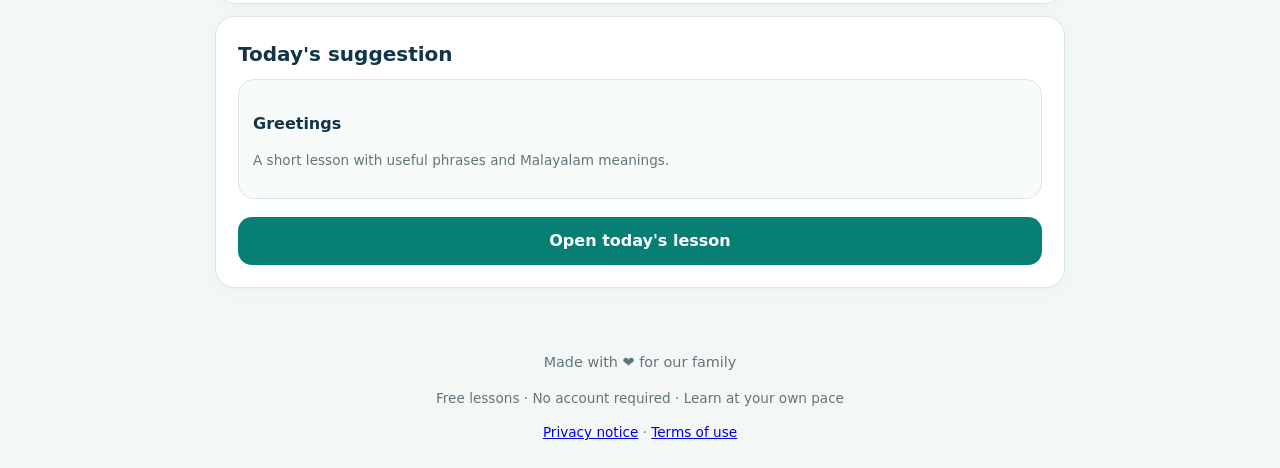
==== commit 7be2f96a: "Link privacy and terms from app footer" ====
--- a/english-with-family/index.html
+++ b/english-with-family/index.html
@@ -123,6 +123,7 @@
 <footer>
   <p>Made with ❤️ for our family</p>
   <p class="muted small">Free lessons · No account required · Learn at your own pace</p>
+  <p class="small"><a href="./privacy.html">Privacy notice</a> · <a href="./terms.html">Terms of use</a></p>
 </footer>
 <script src="./app.js"></script>
 <script>if ("serviceWorker" in navigator && (location.protocol === "https:" || location.hostname === "localhost")) { window.addEventListener("load", () => navigator.serviceWorker.register("./sw.js").catch(() => {})); }</script>
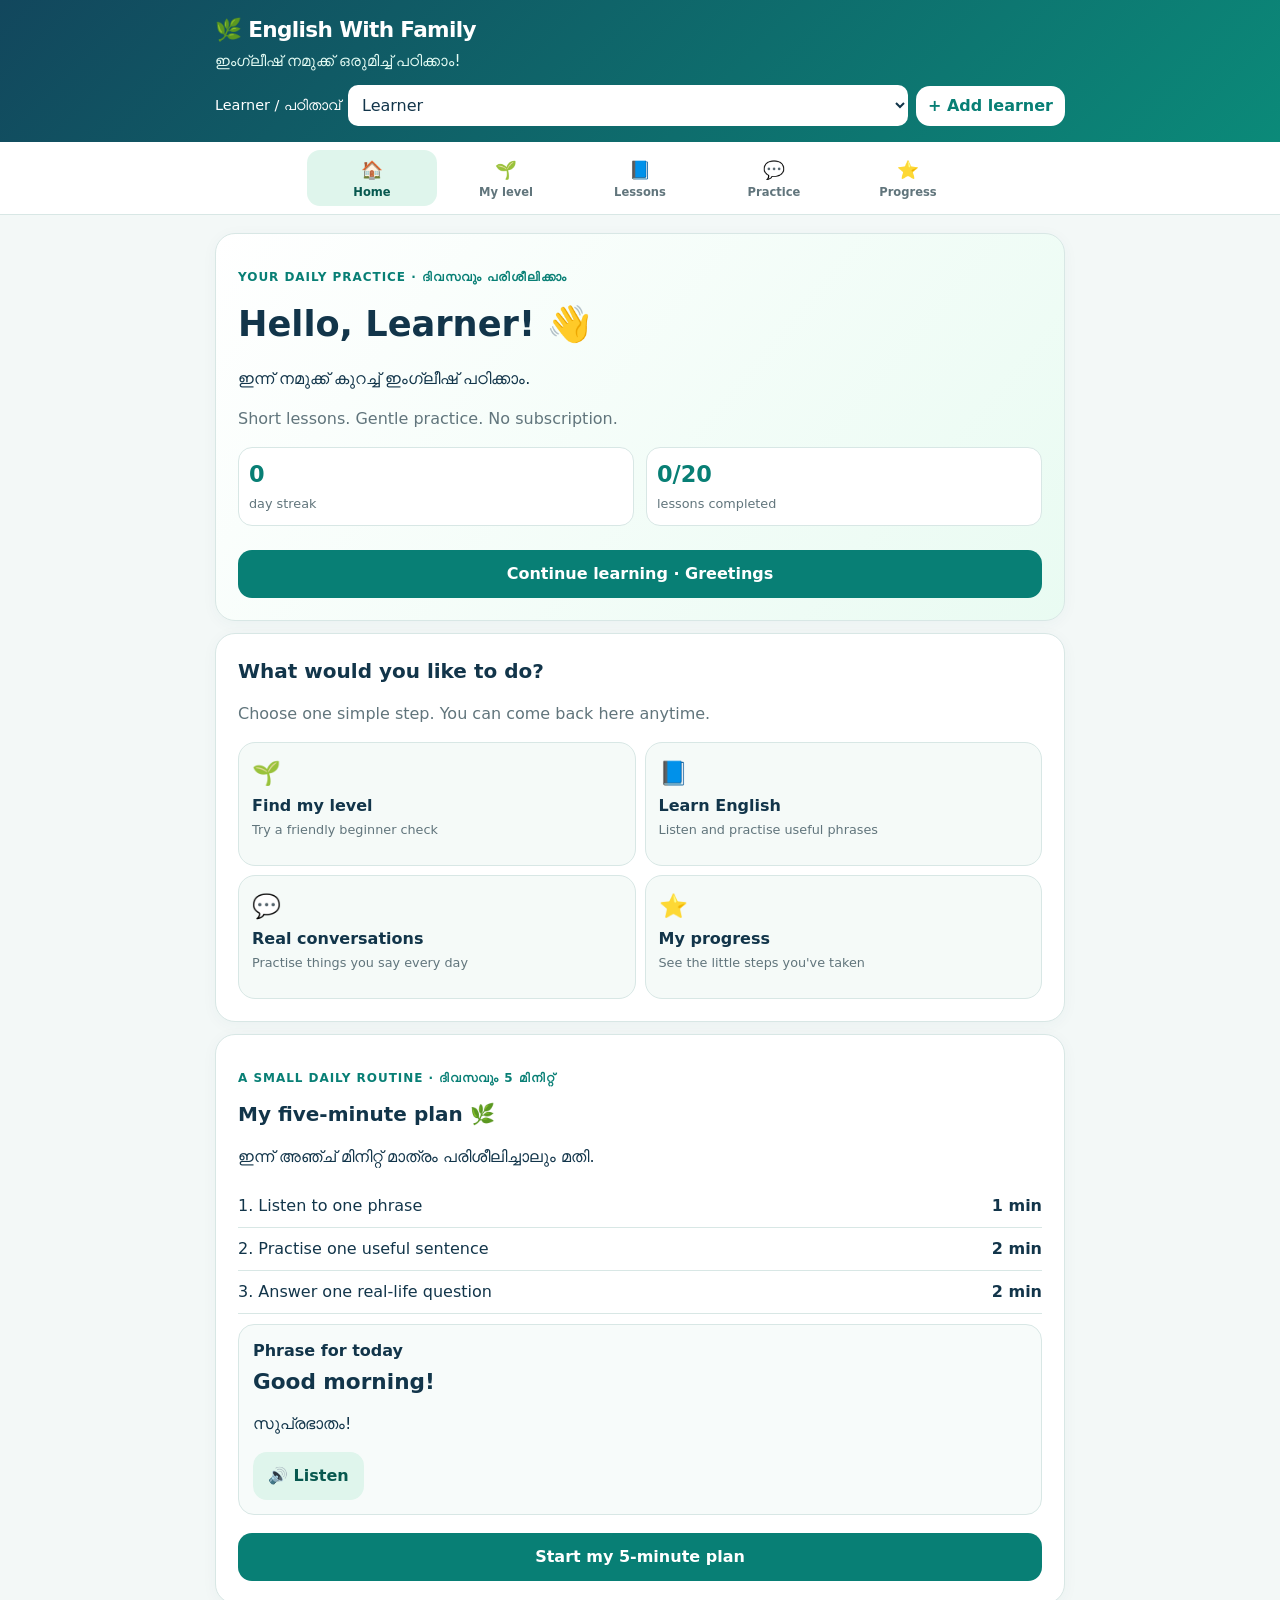
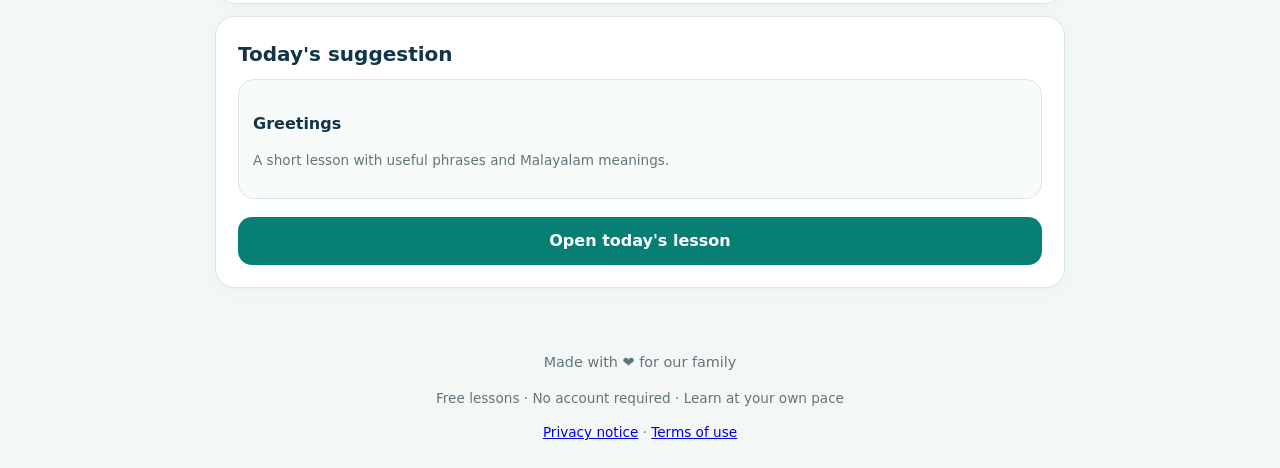
==== commit 153baf3d: "Update course count for 20 lessons" ====
--- a/english-with-family/index.html
+++ b/english-with-family/index.html
@@ -35,7 +35,7 @@
       <p class="muted">Short lessons. Gentle practice. No subscription.</p>
       <div class="welcome-row">
         <div><strong id="streakNumber">0</strong><span>day streak</span></div>
-        <div><strong id="completedNumber">0/8</strong><span>lessons completed</span></div>
+        <div><strong id="completedNumber">0/20</strong><span>lessons completed</span></div>
       </div>
       <button id="continueBtn" class="primary full">Start learning</button>
     </section>
